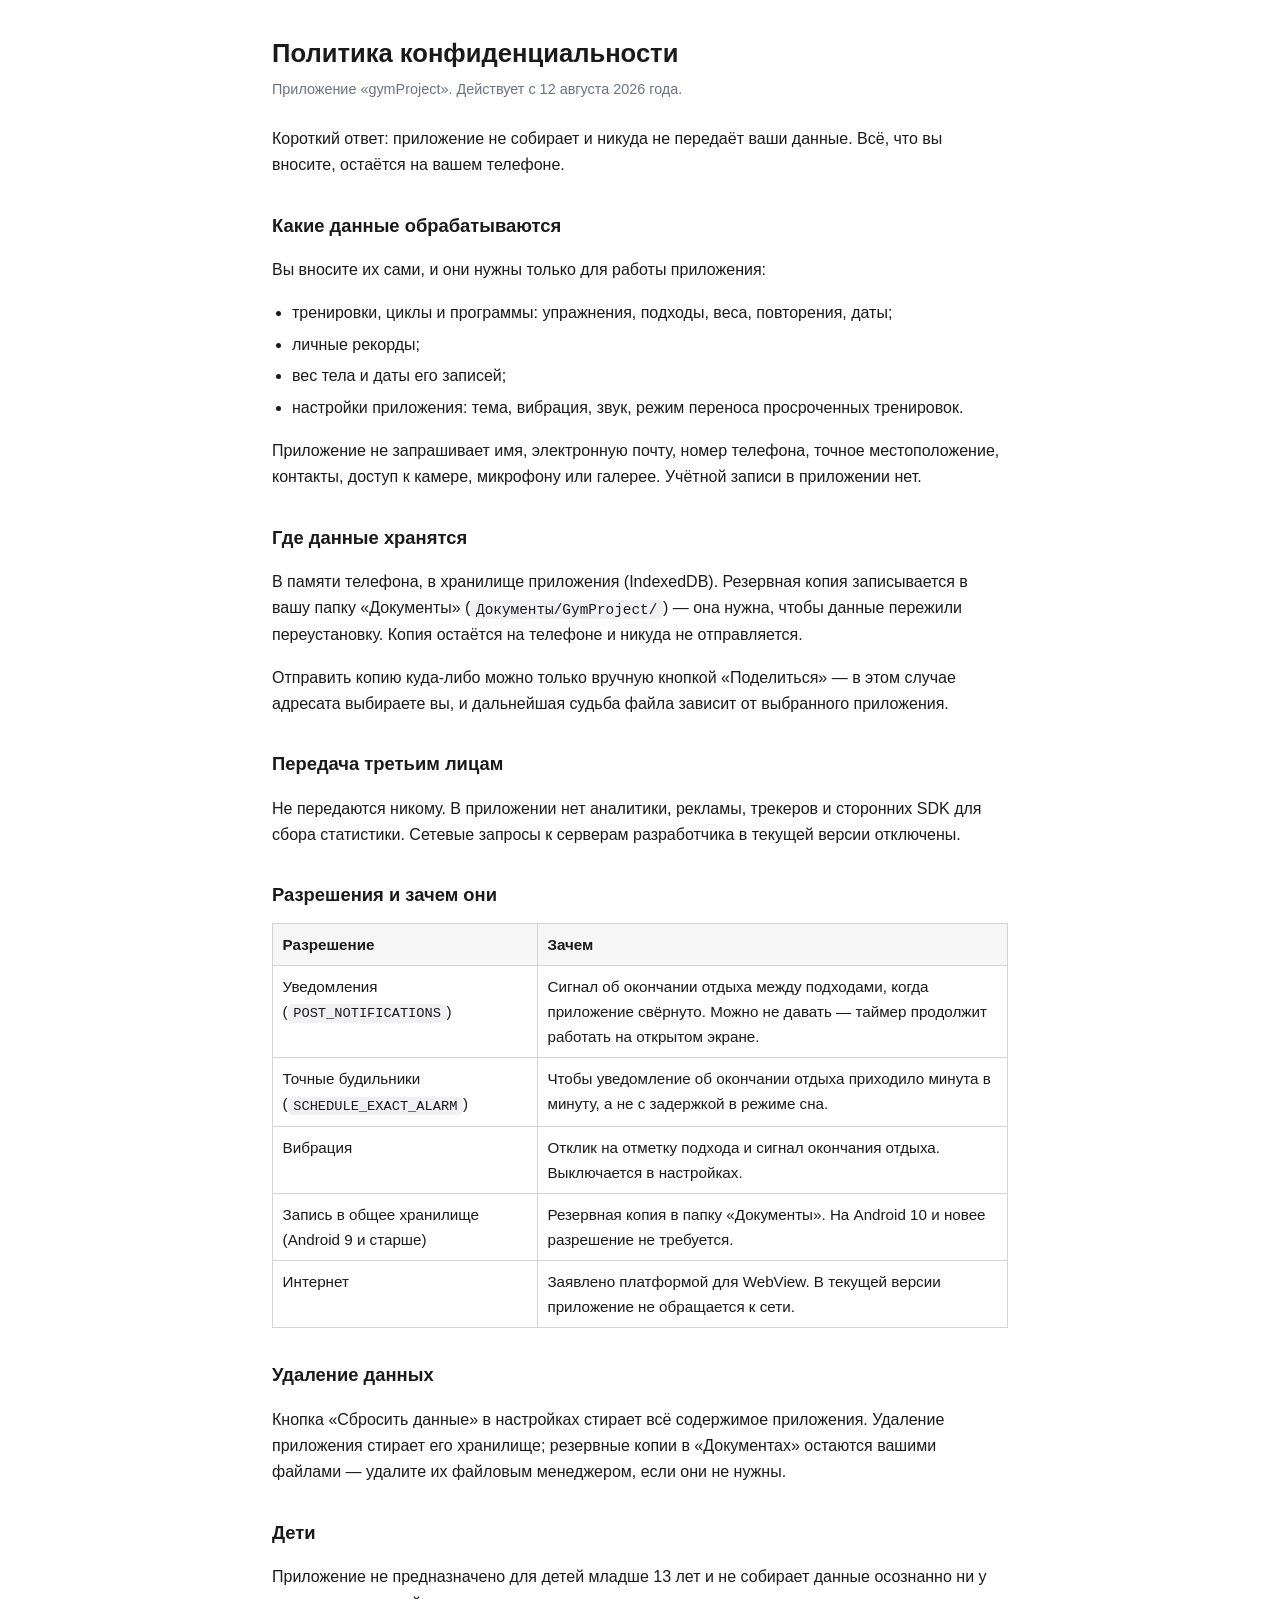
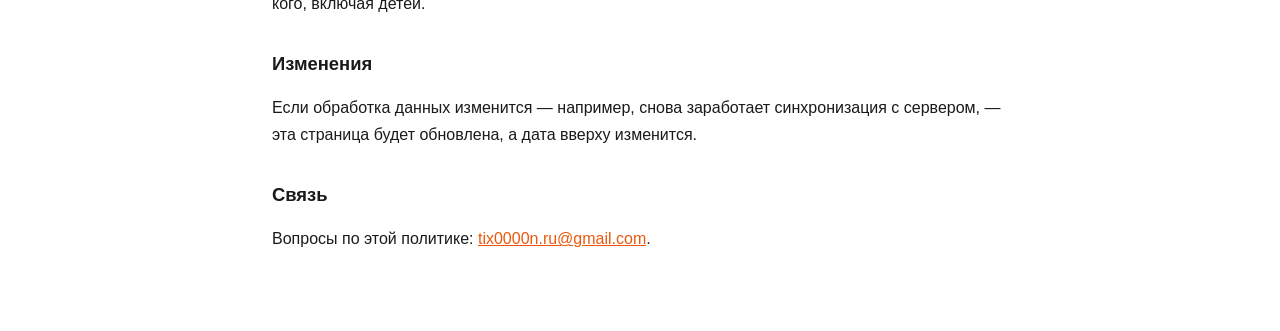
==== privacy.html @ 60a4521b "Политика конфиденциальности для страницы приложения" ====
<!doctype html>
<html lang="ru">
<head>
<meta charset="utf-8" />
<meta name="viewport" content="width=device-width, initial-scale=1" />
<title>gymProject — политика конфиденциальности</title>
<style>
  :root { color-scheme: light dark; }
  body {
    margin: 0 auto; max-width: 46rem; padding: 2rem 1.25rem 4rem;
    font: 16px/1.65 -apple-system, BlinkMacSystemFont, 'Segoe UI', Roboto, sans-serif;
    background: #ffffff; color: #1a1a1a;
  }
  @media (prefers-color-scheme: dark) {
    body { background: #0b0b0d; color: #e6e6e8; }
    code { background: #1a1a1f; }
    th { background: #16161a; }
  }
  h1 { font-size: 1.6rem; margin: 0 0 .25rem; }
  h2 { font-size: 1.15rem; margin: 2rem 0 .5rem; }
  .date { color: #6b7280; font-size: .9rem; margin: 0 0 1.5rem; }
  ul { padding-left: 1.25rem; }
  li { margin: .35rem 0; }
  code { padding: .1rem .35rem; border-radius: .3rem; background: #f1f1f3; font-size: .9em; }
  table { border-collapse: collapse; width: 100%; margin-top: .75rem; font-size: .95rem; }
  th, td { border: 1px solid #d4d4d8; padding: .5rem .6rem; text-align: left; vertical-align: top; }
  th { background: #f6f6f7; }
  @media (prefers-color-scheme: dark) { th, td { border-color: #2a2a30; } }
  a { color: #ea580c; }
</style>
</head>
<body>
  <h1>Политика конфиденциальности</h1>
  <p class="date">Приложение «gymProject». Действует с 12 августа 2026 года.</p>

  <p>
    Короткий ответ: приложение не собирает и никуда не передаёт ваши данные.
    Всё, что вы вносите, остаётся на вашем телефоне.
  </p>

  <h2>Какие данные обрабатываются</h2>
  <p>
    Вы вносите их сами, и они нужны только для работы приложения:
  </p>
  <ul>
    <li>тренировки, циклы и программы: упражнения, подходы, веса, повторения, даты;</li>
    <li>личные рекорды;</li>
    <li>вес тела и даты его записей;</li>
    <li>настройки приложения: тема, вибрация, звук, режим переноса просроченных тренировок.</li>
  </ul>
  <p>
    Приложение не запрашивает имя, электронную почту, номер телефона, точное
    местоположение, контакты, доступ к камере, микрофону или галерее. Учётной
    записи в приложении нет.
  </p>

  <h2>Где данные хранятся</h2>
  <p>
    В памяти телефона, в хранилище приложения (IndexedDB). Резервная копия
    записывается в вашу папку «Документы»
    (<code>Документы/GymProject/</code>) — она нужна, чтобы данные пережили
    переустановку. Копия остаётся на телефоне и никуда не отправляется.
  </p>
  <p>
    Отправить копию куда-либо можно только вручную кнопкой «Поделиться» — в
    этом случае адресата выбираете вы, и дальнейшая судьба файла зависит от
    выбранного приложения.
  </p>

  <h2>Передача третьим лицам</h2>
  <p>
    Не передаются никому. В приложении нет аналитики, рекламы, трекеров и
    сторонних SDK для сбора статистики. Сетевые запросы к серверам разработчика
    в текущей версии отключены.
  </p>

  <h2>Разрешения и зачем они</h2>
  <table>
    <tr><th>Разрешение</th><th>Зачем</th></tr>
    <tr>
      <td>Уведомления (<code>POST_NOTIFICATIONS</code>)</td>
      <td>Сигнал об окончании отдыха между подходами, когда приложение свёрнуто. Можно не давать — таймер продолжит работать на открытом экране.</td>
    </tr>
    <tr>
      <td>Точные будильники (<code>SCHEDULE_EXACT_ALARM</code>)</td>
      <td>Чтобы уведомление об окончании отдыха приходило минута в минуту, а не с задержкой в режиме сна.</td>
    </tr>
    <tr>
      <td>Вибрация</td>
      <td>Отклик на отметку подхода и сигнал окончания отдыха. Выключается в настройках.</td>
    </tr>
    <tr>
      <td>Запись в общее хранилище (Android 9 и старше)</td>
      <td>Резервная копия в папку «Документы». На Android 10 и новее разрешение не требуется.</td>
    </tr>
    <tr>
      <td>Интернет</td>
      <td>Заявлено платформой для WebView. В текущей версии приложение не обращается к сети.</td>
    </tr>
  </table>

  <h2>Удаление данных</h2>
  <p>
    Кнопка «Сбросить данные» в настройках стирает всё содержимое приложения.
    Удаление приложения стирает его хранилище; резервные копии в «Документах»
    остаются вашими файлами — удалите их файловым менеджером, если они не нужны.
  </p>

  <h2>Дети</h2>
  <p>
    Приложение не предназначено для детей младше 13 лет и не собирает данные
    осознанно ни у кого, включая детей.
  </p>

  <h2>Изменения</h2>
  <p>
    Если обработка данных изменится — например, снова заработает синхронизация
    с сервером, — эта страница будет обновлена, а дата вверху изменится.
  </p>

  <h2>Связь</h2>
  <p>
    Вопросы по этой политике: <a href="mailto:tix0000n.ru@gmail.com">tix0000n.ru@gmail.com</a>.
  </p>
</body>
</html>
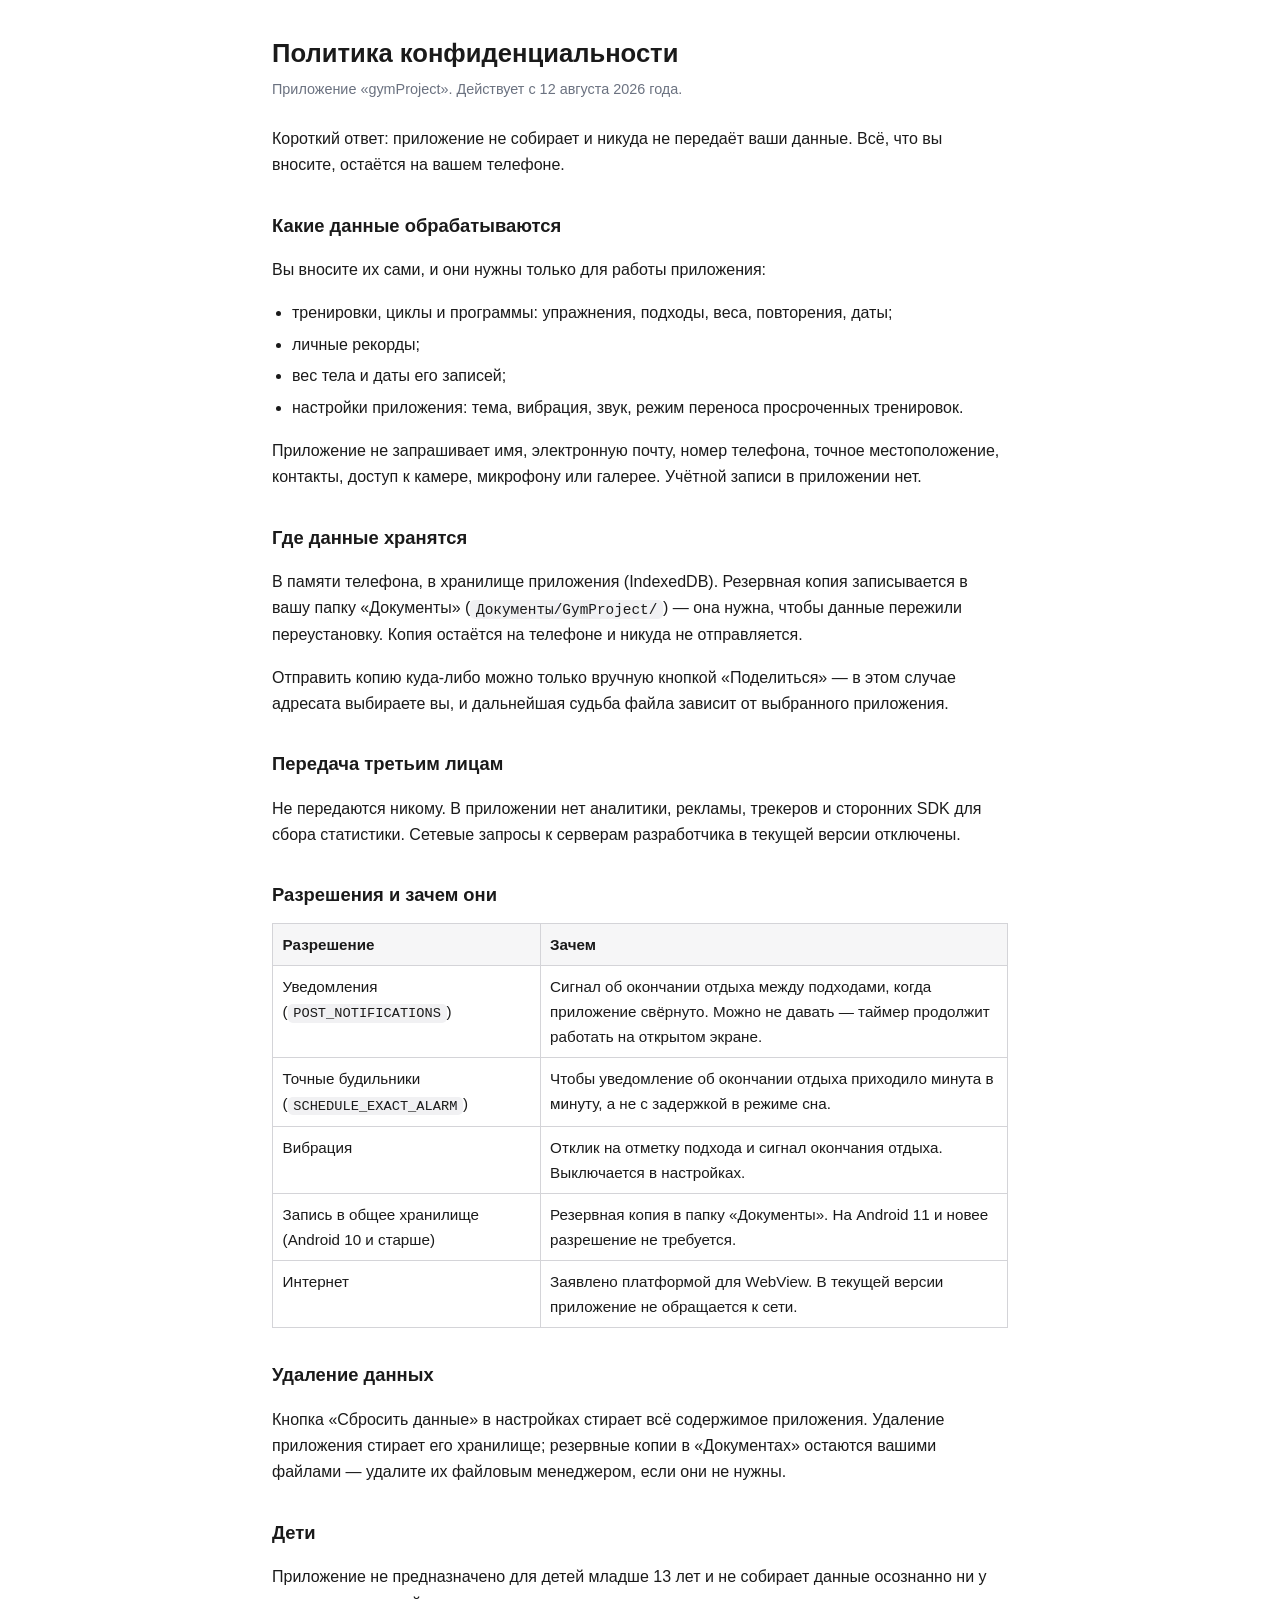
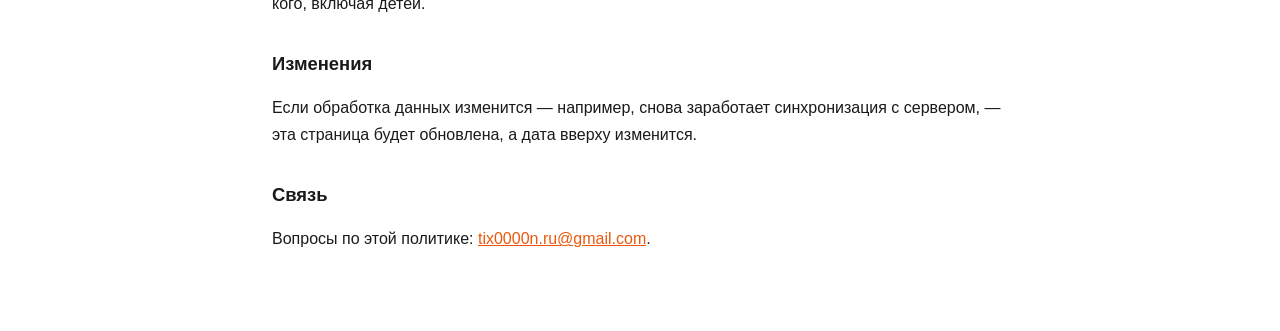
==== commit f0a7f0dd: "Политика: разрешение на хранилище нужно и на Android 10 С версии 1.27.5 приложение пишет резервную к" ====
--- a/privacy.html
+++ b/privacy.html
@@ -90,8 +90,8 @@
       <td>Отклик на отметку подхода и сигнал окончания отдыха. Выключается в настройках.</td>
     </tr>
     <tr>
-      <td>Запись в общее хранилище (Android 9 и старше)</td>
-      <td>Резервная копия в папку «Документы». На Android 10 и новее разрешение не требуется.</td>
+      <td>Запись в общее хранилище (Android 10 и старше)</td>
+      <td>Резервная копия в папку «Документы». На Android 11 и новее разрешение не требуется.</td>
     </tr>
     <tr>
       <td>Интернет</td>
